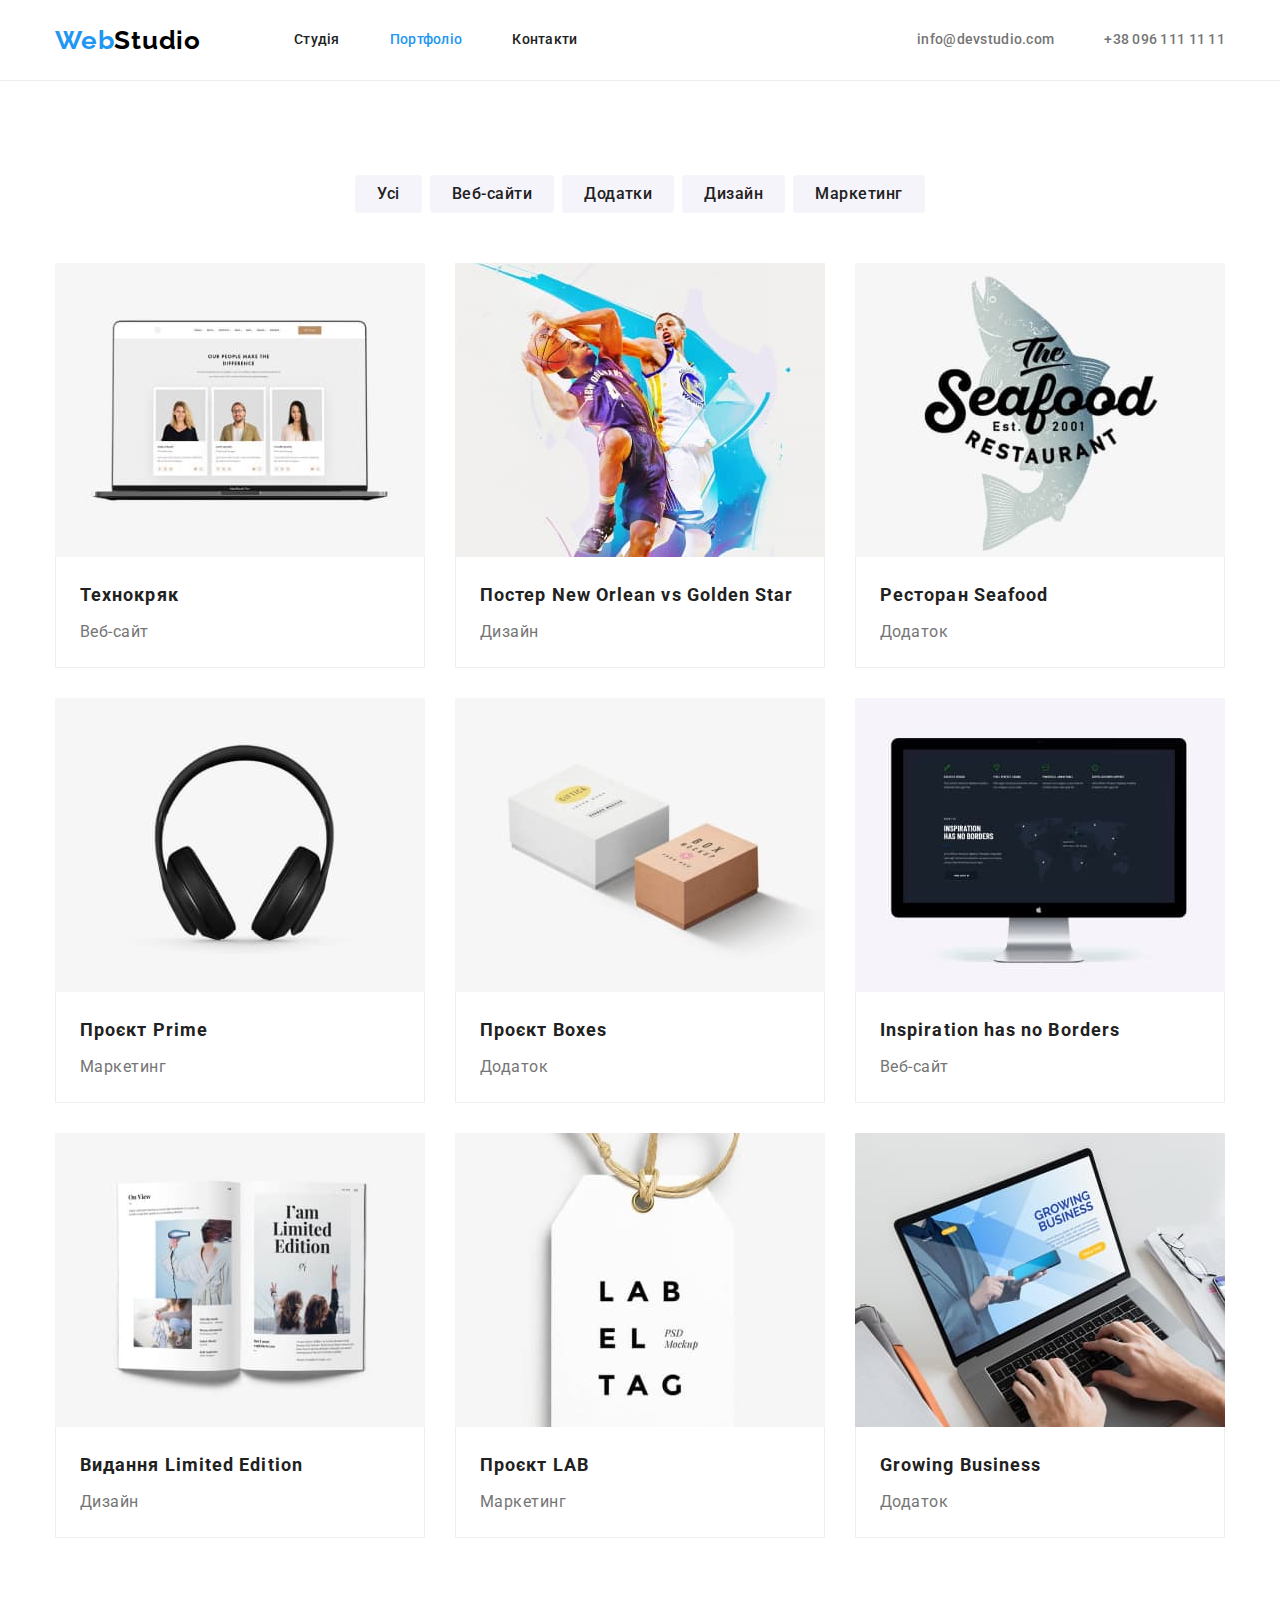
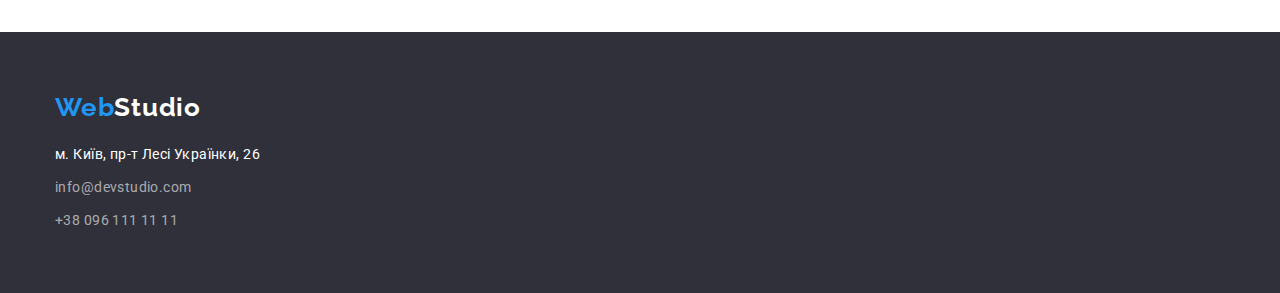
==== portfolio.html @ 6d2f764f "Homework04 start" ====
<!DOCTYPE html>
<html lang="uk">
  <head>
    <meta charset="UTF-8" />
    <meta http-equiv="X-UA-Compatible" content="IE=edge" />
    <meta name="viewport" content="width=device-width, initial-scale=1.0" />
    <link rel="preconnect" href="https://fonts.googleapis.com" />
    <link rel="preconnect" href="https://fonts.gstatic.com" crossorigin />
    <link
      href="https://fonts.googleapis.com/css2?family=Raleway:wght@700&family=Roboto:wght@400;500;700;900&display=swap"
      rel="stylesheet"
    />
    <link rel="stylesheet" href="./css/modern-normalize.css" />
    <link rel="stylesheet" href="./css/styles.css" />
    <title>Portfolio</title>
  </head>
  <body>
    <!--Header-->
    <header class="header">
      <div class="container header-block">
        <a class="header-logo" href="./index.html"><span>Web</span>Studio</a>
        <nav class="header-nav">
          <ul class="header-menu">
            <li><a class="header-menu-link" href="./index.html">Студія</a></li>
            <li><a class="header-menu-link active" href="./portfolio.html">Портфоліо</a></li>
            <li><a class="header-menu-link" href="#">Контакти</a></li>
          </ul>
        </nav>
        <ul class="header-contacts">
          <li>
            <a class="header-contacts-link" href="mailto:info@devstudio.com">info@devstudio.com</a>
          </li>
          <li><a class="header-contacts-link" href="tel:+380961111111">+38 096 111 11 11</a></li>
        </ul>
      </div>
    </header>
    <!-- Main content -->
    <main>
      <!--Section01 Portfolio-->
      <section class="section portfolio">
        <div class="container">
          <h1 class="scr-reader">Портфоліо</h1>
          <ul class="portfolio-filters">
            <li class="portfolio-filters-item">
              <button class="portfolio-filters-btn" type="button">Усі</button>
            </li>
            <li class="portfolio-filters-item">
              <button class="portfolio-filters-btn" type="button">Веб-сайти</button>
            </li>
            <li class="portfolio-filters-item">
              <button class="portfolio-filters-btn" type="button">Додатки</button>
            </li>
            <li class="portfolio-filters-item">
              <button class="portfolio-filters-btn" type="button">Дизайн</button>
            </li>
            <li class="portfolio-filters-item">
              <button class="portfolio-filters-btn" type="button">Маркетинг</button>
            </li>
          </ul>
          <!-- <h1>Приклади робіт</h1> -->
          <ul class="card-set">
            <li class="card">
              <a href="#">
                <img
                  src="./images/project01-tekhnokriak.jpg"
                  alt="Приклад вебсайту Технокряк"
                  width="370"
                />
                <div class="card-descr">
                  <h2 class="card-title">Технокряк</h2>
                  <p class="card-tag">Веб-сайт</p>
                </div>
              </a>
            </li>

            <li class="card">
              <a href="#">
                <img
                  src="./images/project02-poster.jpg"
                  alt="Приклад дизайну постеру"
                  width="370"
                />
                <div class="card-descr">
                  <h2 class="card-title">Постер New Orlean vs Golden Star</h2>
                  <p class="card-tag">Дизайн</p>
                </div>
              </a>
            </li>

            <li class="card">
              <a href="#">
                <img
                  src="./images/project03-seafood.jpg"
                  alt="Приклад додатку ресторану Сіфуд"
                  width="370"
                />
                <div class="card-descr">
                <h2 class="card-title">Ресторан Seafood</h2>
                <p class="card-tag">Додаток</p>
              </div>
              </a>
            </li>

            <li class="card">
              <a href="#">
                <img
                  src="./images/project04-prime.jpg"
                  alt="Приклад маркетингового проєкту Прайм "
                  width="370"
                />
                <div class="card-descr">
                <h2 class="card-title">Проєкт Prime</h2>
                <p class="card-tag">Маркетинг</p>
              </div>
              </a>
            </li>

            <li class="card">
              <a href="#">
                <img src="./images/project05-boxes.jpg" alt="Приклад додатку Боксез" width="370" />
                <div class="card-descr">
                <h2 class="card-title">Проєкт Boxes</h2>
                <p class="card-tag">Додаток</p>
              </div>
              </a>
            </li>

            <li class="card">
              <a href="#">
                <img
                  src="./images/project06-inspiration.jpg"
                  alt="Приклад вебсайту Інспірейшен"
                  width="370"
                />
                <div class="card-descr">
                <h2 class="card-title">Inspiration has no Borders</h2>
                <p class="card-tag">Веб-сайт</p>
              </div>
              </a>
            </li>

            <li class="card">
              <a href="#">
                <img
                  src="./images/project07-limited.jpg"
                  alt="Приклад дизайну видання Лімітед Едішен"
                  width="370"
                />
                <div class="card-descr">
                <h2 class="card-title">Видання Limited Edition</h2>
                <p class="card-tag">Дизайн</p>
              </div>
              </a>
            </li>

            <li class="card">
              <a href="#">
                <img
                  src="./images/project08-lab.jpg"
                  alt="Приклад маркетингового проєкту Лаб "
                  width="370"
                />
                <div class="card-descr">
                <h2 class="card-title">Проєкт LAB</h2>
                <p class="card-tag">Маркетинг</p>
              </div>
              </a>
            </li>

            <li class="card">
              <a href="#">
                <img
                  src="./images/project09-business.jpg"
                  alt="Приклад додатку Гроуінг Бізнес"
                  width="370"
                />
                <div class="card-descr">
                <h2 class="card-title">Growing Business</h2>
                <p class="card-tag">Додаток</p>
              </div>
              </a>
            </li>
          </ul>
        </div>
      </section>
    </main>
    <!-- Footer -->
    <footer class="footer">
      <div class="container">
        <a class="footer-logo" href="./index.html"><span>Web</span>Studio</a>
        <address>
          <ul class="footer-contacts">
            <li class="footer-contacts-item">
              <a
                class="footer-contacts-adress"
                href="https://goo.gl/maps/RdGr7icwd7hFewiF6"
                target="_blank"
                rel="noopener noreferrer nofollow"
                >м. Київ, пр-т Лесі Українки, 26</a
              >
            </li>
            <li class="footer-contacts-item">
              <a class="footer-contacts-link" href="mailto:info@devstudio.com"
                >info@devstudio.com</a
              >
            </li>
            <li class="footer-contacts-item-last"><a class="footer-contacts-link" href="tel:+380961111111"> +38 096 111 11 11</a></li>
          </ul>
        </address>
      </div>
    </footer>
  </body>
</html>
---- css/styles.css ----
:root {
  --f-roboto: 'Roboto', sans-serif;
  --f-raleway: 'Raleway', sans-serif;
  --f-size16: 16px;
  --black: #000000;
  --dark: #212121;
  --dark-grey: #2f303a;
  --grey: #757575;
  --semigrey: #ececec;
  --border-grey: #eeeeee;
  --lightgrey: #f5f4fa;
  --blue: #2196f3;
  --white-grey: #f5f5f5;
  --white: #fff;
  --opasity: rgba(255, 255, 255, 0.6);
}
html {
  box-sizing: border-box;
}
*,
*::before,
*::after {
  box-sizing: inherit;
}
body {
  font-family: var(--f-roboto);
  font-size: var(--f-size16);
  line-height: 1.2;
  color: var(--dark);
}
.container {
  max-width: 1200px;
  padding: 0 15px;
  margin: 0 auto;
}

h1,
h2,
h3,
h4,
h5,
h6,
p,
ul {
  margin: 0;
  padding: 0;
}
img {
  max-width: 100%;
  height: auto;
  display: block;
}
.section {
  padding: 94px 0;
}
.header {
  background-color: var(--white);
  border-bottom: 1px solid var(--semigrey);
}
.header-block {
  display: flex;
  align-items: center;
  justify-content: space-between;
}
.header-logo {
  margin-right: 93px;
  font-family: var(--f-raleway);
  font-weight: 700;
  font-size: 26px;
  line-height: 1.19;
  letter-spacing: 0.03em;
  color: var(--black);
  text-decoration: none;
}
.header-logo span {
  color: var(--blue);
}
.header-menu,
.header-contacts {
  display: flex;
  list-style: none;
  font-weight: 500;
  font-size: 14px;
  line-height: 1.14;
  letter-spacing: 0.02em;
}
.header-menu li:not(:last-child),
.header-contacts li:not(:last-child) {
  margin-right: 50px;
}
.header-menu-link {
  display: block;
  padding-top: 32px;
  padding-bottom: 32px;
  color: var(--dark);
  text-decoration: none;
}
.header-contacts-link {
  display: block;
  padding-top: 20px;
  padding-bottom: 20px;
  color: var(--grey);
  text-decoration: none;
}
.header-menu-link:hover,
.header-contacts-link:hover,
.header-menu-link:focus,
.header-contacts-link:focus,
.header-menu-link.active {
  color: var(--blue);
}
.header-contacts {
  margin-left: auto;
}
/* Header end */
.hero {
  padding: 200px 0;
  background-color: var(--dark-grey);
}
.hero-title {
  max-width: 696px;
  margin: 0 auto;
  font-weight: 900;
  font-size: 44px;
  line-height: 1.36;
  text-align: center;
  letter-spacing: 0.06em;
  text-transform: uppercase;
  color: var(--white);
}
.hero-btn {
  display: block;
  margin: 30px auto 0;
  padding: 10px 32px;
  font-weight: 700;
  font-size: var(--f-size16);
  line-height: 1.88;
  letter-spacing: 0.06em;
  color: var(--white);
  background: var(--blue);
  border: none;
  box-shadow: 0px 4px 4px rgba(0, 0, 0, 0.15);
  border-radius: 4px;
  cursor: pointer;
}
/* Hero end */
.scr-reader {
  position: absolute;
  white-space: nowrap;
  width: 1px;
  height: 1px;
  overflow: hidden;
  border: 0;
  padding: 0;
  clip: rect(0 0 0 0);
  clip-path: inset(50%);
  margin: -1px;
}
.advantages-block {
  width: 270px;
  }
.advantages-block:not(:last-child) {
  margin-right: 30px;
}
.advantages-list {
  display: flex;
  flex-wrap: wrap;
  list-style: none;
}
.advantages-title {
  display: block;
  margin-bottom: 10px;
  font-size: 14px;
  line-height: 1.14;
  letter-spacing: 0.03em;
  text-transform: uppercase;
}
.advantages-text {
  font-size: 14px;
  line-height: 1.71;
  letter-spacing: 0.03em;
  color: var(--grey);
}
.directions {
  padding-top: 0;
}
.section-title {
  font-size: 36px;
  line-height: 1.17;
  text-align: center;
  letter-spacing: 0.03em;
}
.section-title {
  margin-bottom: 50px;
}
.directions-list {
  display: flex;
  flex-wrap: wrap;
  /* justify-content: space-between; */
  gap: 30px;
  list-style: none;
}
.team {
  background: var(--lightgrey);
}
.team-list {
  display: flex;
  flex-wrap: wrap;
  /* justify-content: space-between; */
  gap: 30px;
  list-style: none;
}
.team-item {
  background: var(--white);
  box-shadow: 0px 1px 3px rgba(0, 0, 0, 0.12), 0px 1px 1px rgba(0, 0, 0, 0.14),
    0px 2px 1px rgba(0, 0, 0, 0.2);
  border-radius: 0px 0px 4px 4px;
}
.team-item-descr {
  padding: 30px 30px;
}
.team-item-title {
  font-size: var(--f-size16);
  font-weight: 500;
  line-height: 1.36;
  text-align: center;
  letter-spacing: 0.03em;
}
.team-item-job {
  margin-top: 10px;
  font-size: var(--f-size16);
  line-height: 1.36;
  text-align: center;
  letter-spacing: 0.03em;
  color: var(--grey);
}
/* Main end */
.footer {
  padding: 60px 0;
  background-color: var(--dark-grey);
}
.footer-logo {
  display: block;
  margin-bottom: 20px;
  font-family: var(--f-raleway);
  font-weight: 700;
  font-size: 26px;
  line-height: 1.19;
  letter-spacing: 0.03em;
  color: var(--white);
  text-decoration: none;
}
.footer-logo span {
  color: var(--blue);
}
.footer-contacts {
  font-style: normal;
  font-weight: 400;
  font-size: 14px;
  line-height: 1.71;
  letter-spacing: 0.03em;
  list-style: none;
}
.footer-contacts-item {
  margin-bottom:  9px;
}
.footer-contacts-adress {
  display: block;
  
  text-decoration: none;
  color: var(--white);
}
.footer-contacts-link {
  display: block;
  
  text-decoration: none;
  color: var(--opasity);
}
.footer-contacts-adress:hover,
.footer-contacts-adress:focus,
.footer-contacts-link:hover,
.footer-contacts-link:focus {
  color: var(--blue);
}
/* Index.html end */
/* Portfolio.html */
.portfolio-filters {
  list-style: none;
  display: flex;
  gap: 8px;
  margin-bottom: 50px;
  justify-content: center;
 }
.portfolio-filters-btn {
  padding: 6px 22px;
  font-weight: 500;
  font-size: 16px;
  line-height: 1.62;
  text-align: center;
  letter-spacing: 0.03em;
  color: var(--dark);
  background-color: var(--lightgrey);
  border: none;
  border-radius: 4px;
  cursor: pointer;
  transition: ease-in-out 0.4s;
}
.portfolio-filters-btn:hover,
.portfolio-filters-btn:focus {
  color: var(--white);
  background-color: var(--blue);
  box-shadow: 0px 3px 1px rgba(0, 0, 0, 0.1), 0px 1px 2px rgba(0, 0, 0, 0.08),
    0px 2px 2px rgba(0, 0, 0, 0.12);
}
.card-set {
  display: flex;
  flex-wrap: wrap;
  margin-top: -30px;
  margin-left: -30px;
}
.card {
  flex-basis: calc(100% / 3 - 30px);
  margin-top: 30px;
  margin-left: 30px;
  list-style: none;
  background-color: var(--white);
}
.card-descr {
  padding: 20px 24px;
  border-right: 1px solid var(--border-grey);
  border-bottom: 1px solid var(--border-grey);
  border-left: 1px solid var(--border-grey);
}
.card-title {
  font-size: 18px;
  line-height: 2;
  letter-spacing: 0.06em;
  color: var(--dark);
}
.card-tag {
  margin-top: 4px;
  line-height: 1.88;
  letter-spacing: 0.03em;
  color: var(--grey);
}
.card a {
  text-decoration: none;
}
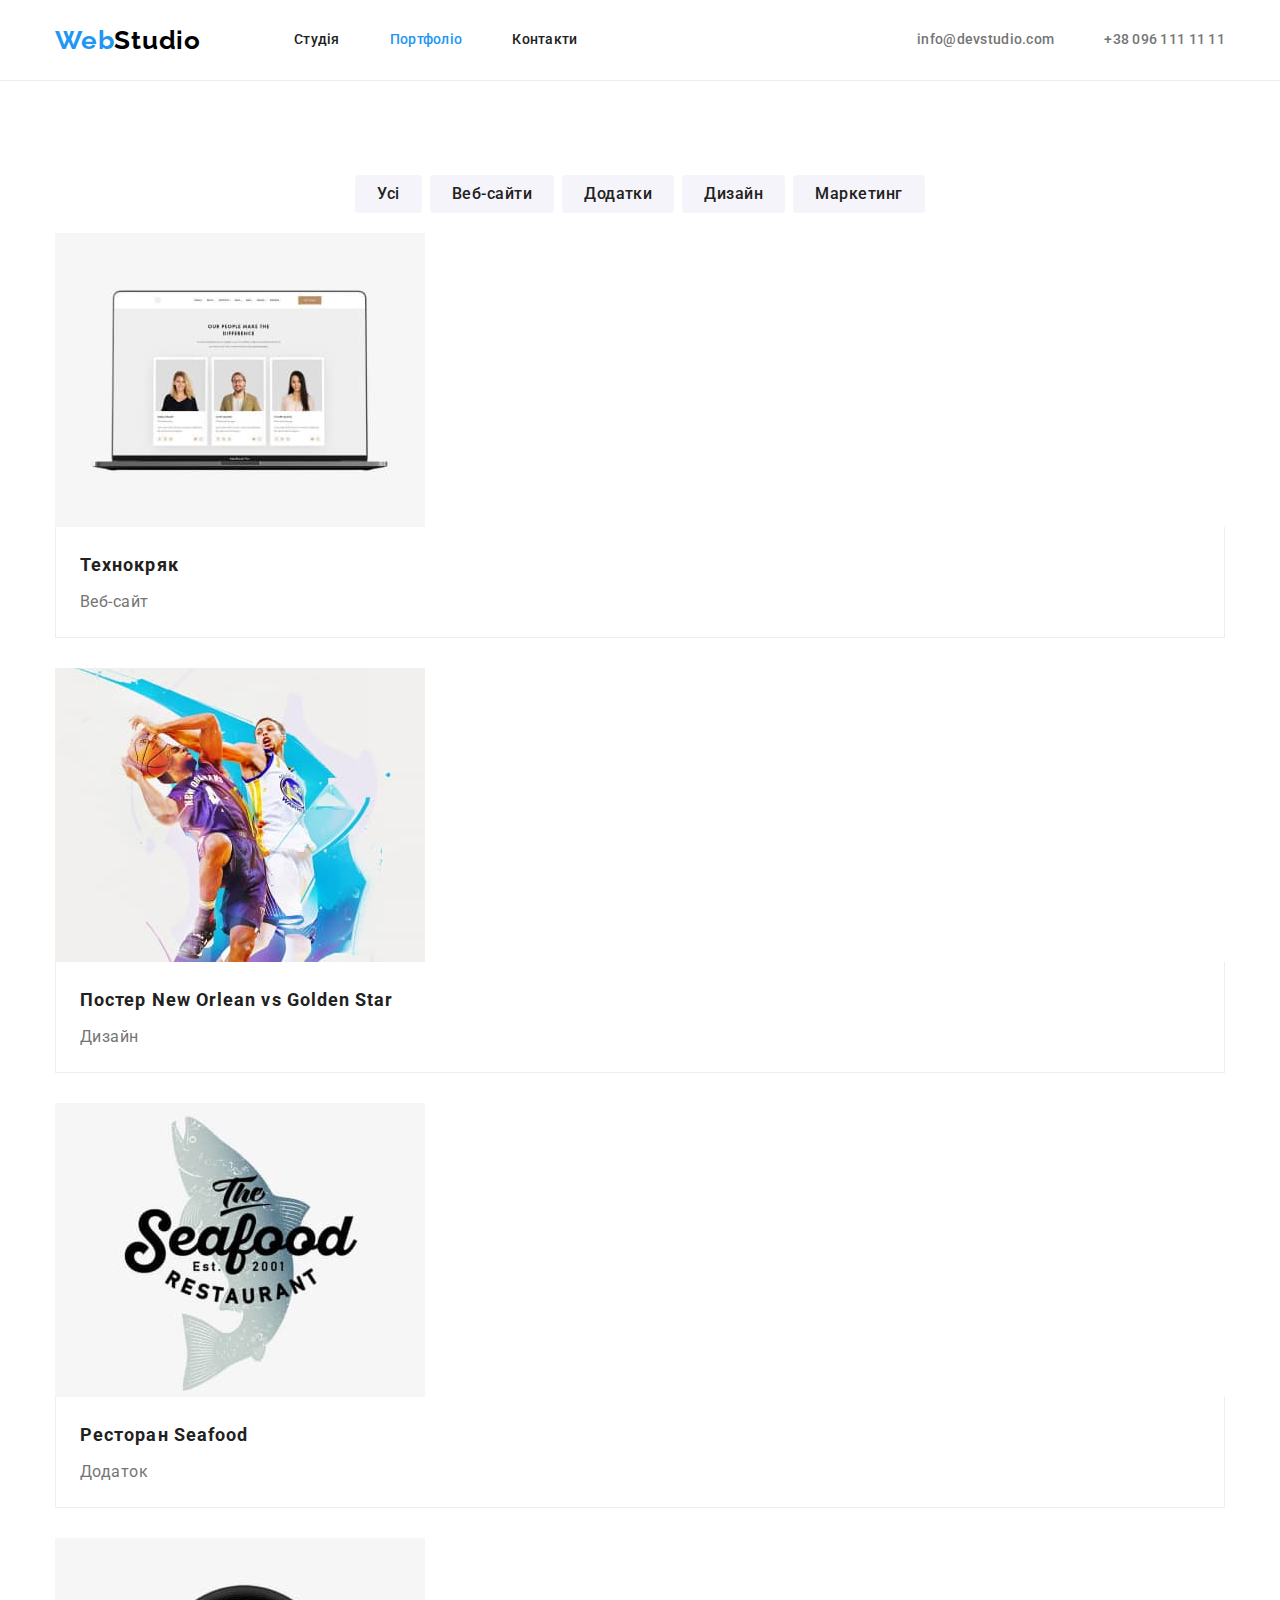
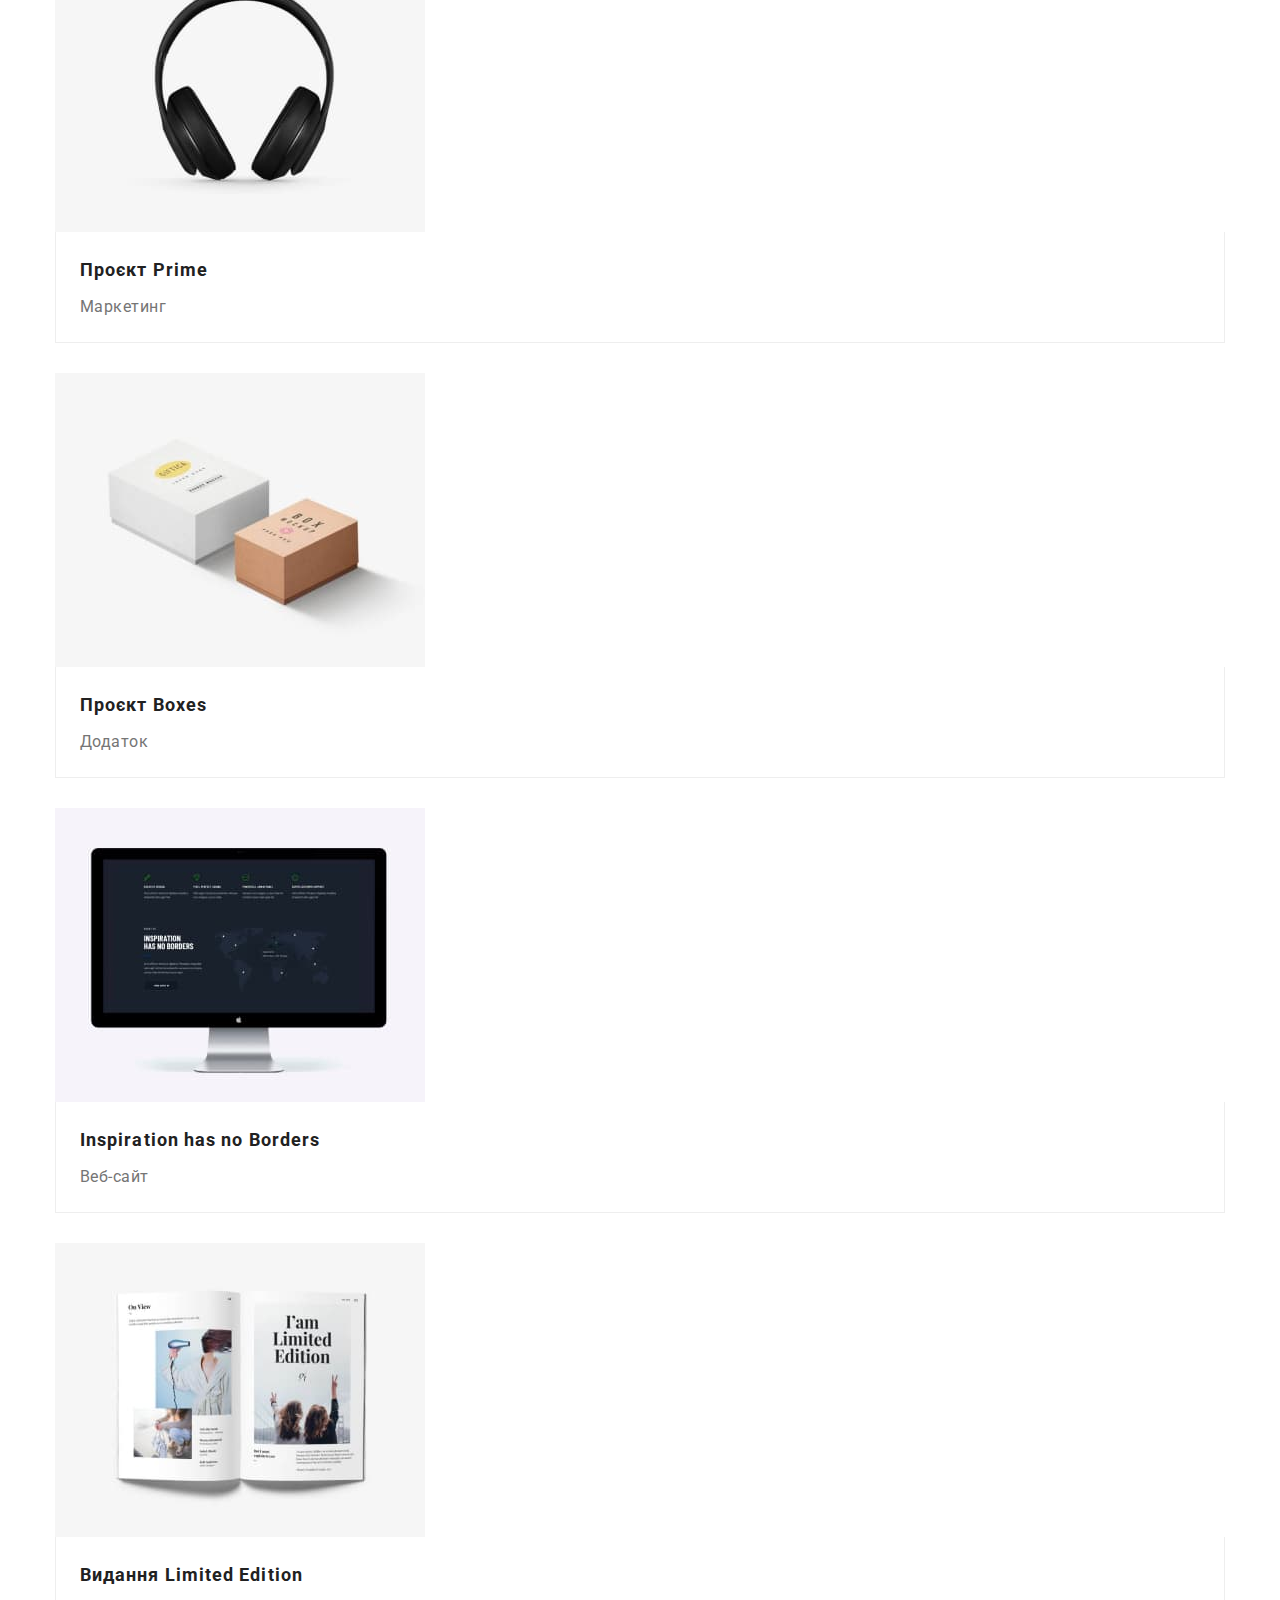
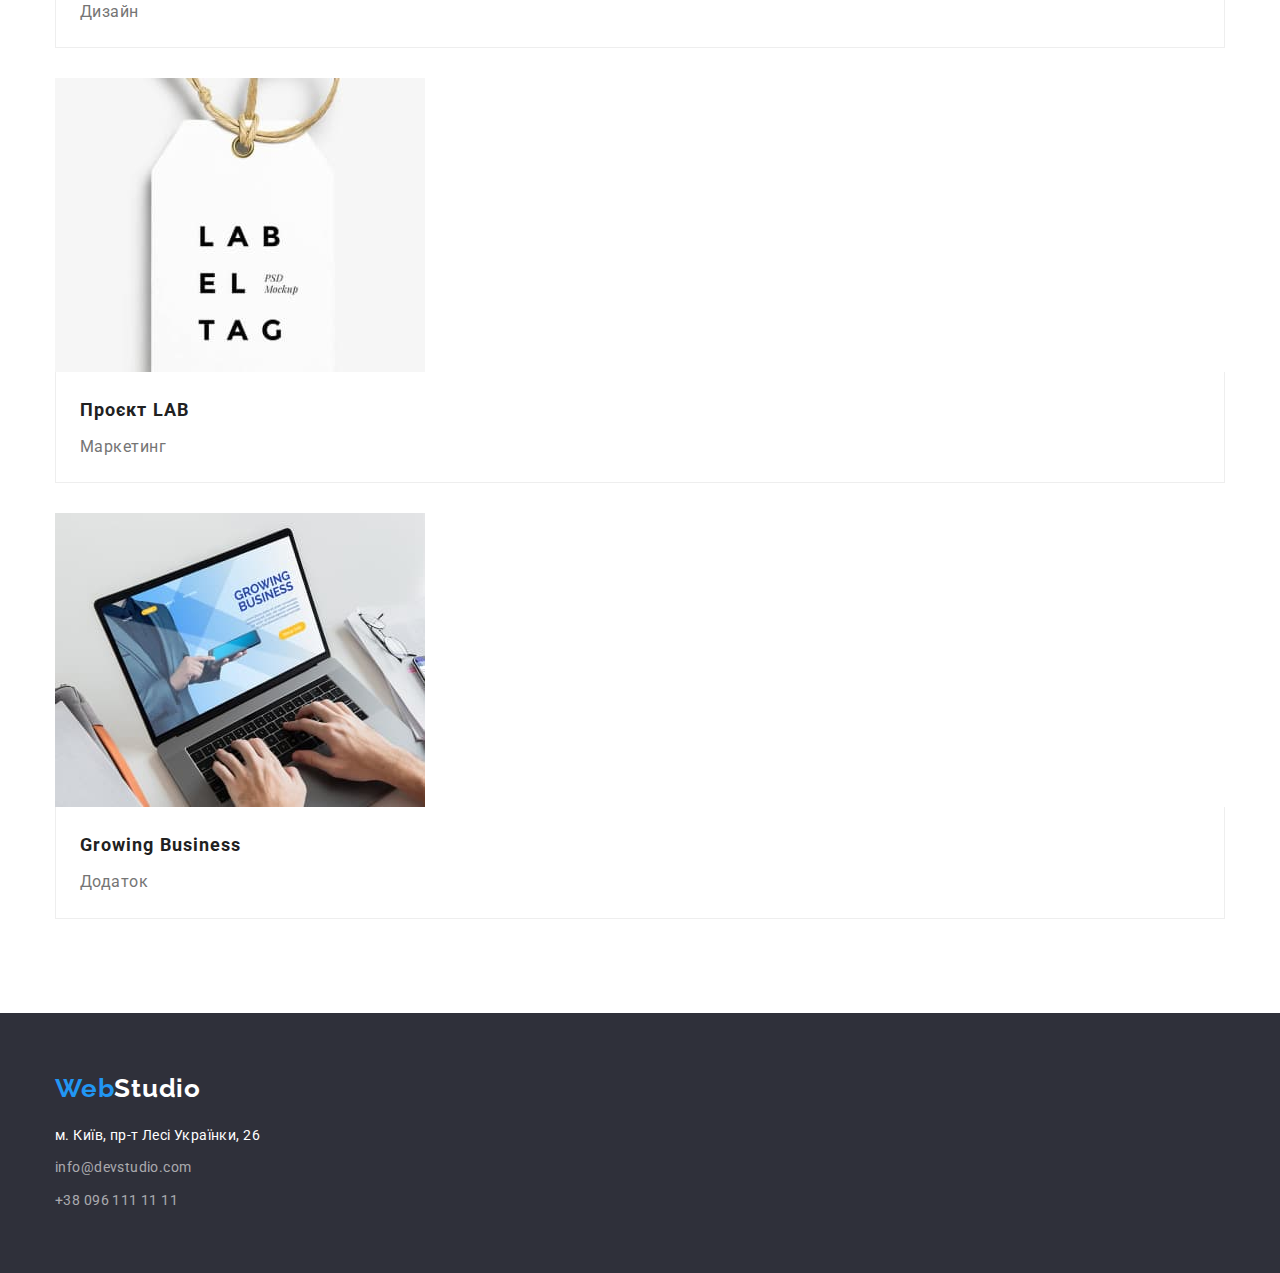
==== commit 861356ff: "modified" ====
--- a/portfolio.html
+++ b/portfolio.html
@@ -60,7 +60,7 @@
           <!-- <h1>Приклади робіт</h1> -->
           <ul class="card-set">
             <li class="card">
-              <a href="#">
+              <a class="card-interactive" href="#">
                 <img
                   src="./images/project01-tekhnokriak.jpg"
                   alt="Приклад вебсайту Технокряк"
@@ -74,7 +74,7 @@
             </li>
 
             <li class="card">
-              <a href="#">
+              <a class="card-interactive" href="#">
                 <img
                   src="./images/project02-poster.jpg"
                   alt="Приклад дизайну постеру"
@@ -88,7 +88,7 @@
             </li>
 
             <li class="card">
-              <a href="#">
+              <a class="card-interactive" href="#">
                 <img
                   src="./images/project03-seafood.jpg"
                   alt="Приклад додатку ресторану Сіфуд"
@@ -102,7 +102,7 @@
             </li>
 
             <li class="card">
-              <a href="#">
+              <a class="card-interactive" href="#">
                 <img
                   src="./images/project04-prime.jpg"
                   alt="Приклад маркетингового проєкту Прайм "
@@ -116,7 +116,7 @@
             </li>
 
             <li class="card">
-              <a href="#">
+              <a class="card-interactive" href="#">
                 <img src="./images/project05-boxes.jpg" alt="Приклад додатку Боксез" width="370" />
                 <div class="card-descr">
                 <h2 class="card-title">Проєкт Boxes</h2>
@@ -126,7 +126,7 @@
             </li>
 
             <li class="card">
-              <a href="#">
+              <a class="card-interactive" href="#">
                 <img
                   src="./images/project06-inspiration.jpg"
                   alt="Приклад вебсайту Інспірейшен"
@@ -140,7 +140,7 @@
             </li>
 
             <li class="card">
-              <a href="#">
+              <a class="card-interactive" href="#">
                 <img
                   src="./images/project07-limited.jpg"
                   alt="Приклад дизайну видання Лімітед Едішен"
@@ -154,7 +154,7 @@
             </li>
 
             <li class="card">
-              <a href="#">
+              <a class="card-interactive" href="#">
                 <img
                   src="./images/project08-lab.jpg"
                   alt="Приклад маркетингового проєкту Лаб "
@@ -168,7 +168,7 @@
             </li>
 
             <li class="card">
-              <a href="#">
+              <a class="card-interactive" href="#">
                 <img
                   src="./images/project09-business.jpg"
                   alt="Приклад додатку Гроуінг Бізнес"
--- a/css/styles.css
+++ b/css/styles.css
@@ -7,6 +7,7 @@
   --dark-grey: #2f303a;
   --grey: #757575;
   --semigrey: #ececec;
+  --bordergrey: #afb1b8;
   --border-grey: #eeeeee;
   --lightgrey: #f5f4fa;
   --blue: #2196f3;
@@ -33,7 +34,6 @@
   padding: 0 15px;
   margin: 0 auto;
 }
-
 h1,
 h2,
 h3,
@@ -95,12 +95,20 @@
   color: var(--dark);
   text-decoration: none;
 }
+.header-contacts-link svg {
+  fill: var(--grey);
+}
 .header-contacts-link {
-  display: block;
+  display: flex;
+  align-items: center;
+  gap: 10px;
   padding-top: 20px;
   padding-bottom: 20px;
   color: var(--grey);
   text-decoration: none;
+}
+.header-contacts-link:hover svg {
+  fill: var(--blue);
 }
 .header-menu-link:hover,
 .header-contacts-link:hover,
@@ -114,9 +122,26 @@
 }
 /* Header end */
 .hero {
+  /* position: relative; */
+  max-width: 1600px;
+  margin: 0 auto;
   padding: 200px 0;
-  background-color: var(--dark-grey);
-}
+  background-image: linear-gradient(to right, rgba(47, 48, 58, 0.4), rgba(47, 48, 58, 0.4)),
+    url(../images/img_hero.jpg);
+  background-repeat: no-repeat;
+  background-size: cover;
+  background-position: center;
+  /* background-image: url(../images/img_hero.jpg); */
+}
+/* .hero::after {
+  position: absolute;
+  content: "";
+  left: 0;
+  top: 0;
+  width: 100%;
+  height: 100%;
+  background-color: rgba(47, 48, 58, 0.4);
+   } */
 .hero-title {
   max-width: 696px;
   margin: 0 auto;
@@ -127,6 +152,8 @@
   letter-spacing: 0.06em;
   text-transform: uppercase;
   color: var(--white);
+  /* position: relative;
+  z-index: 2; */
 }
 .hero-btn {
   display: block;
@@ -142,6 +169,8 @@
   box-shadow: 0px 4px 4px rgba(0, 0, 0, 0.15);
   border-radius: 4px;
   cursor: pointer;
+  /* position: relative;
+  z-index: 2; */
 }
 /* Hero end */
 .scr-reader {
@@ -158,7 +187,16 @@
 }
 .advantages-block {
   width: 270px;
-  }
+}
+.advantages-img {
+  display: flex;
+  align-items: center;
+  justify-content: center;
+  padding: 25px 10px;
+  margin-bottom: 30px;
+  background: var(--lightgrey);
+  border-radius: 4px;
+}
 .advantages-block:not(:last-child) {
   margin-right: 30px;
 }
@@ -196,7 +234,6 @@
 .directions-list {
   display: flex;
   flex-wrap: wrap;
-  /* justify-content: space-between; */
   gap: 30px;
   list-style: none;
 }
@@ -206,7 +243,6 @@
 .team-list {
   display: flex;
   flex-wrap: wrap;
-  /* justify-content: space-between; */
   gap: 30px;
   list-style: none;
 }
@@ -228,16 +264,83 @@
 }
 .team-item-job {
   margin-top: 10px;
+  margin-bottom: 16px;
   font-size: var(--f-size16);
   line-height: 1.36;
   text-align: center;
   letter-spacing: 0.03em;
   color: var(--grey);
 }
+.team-icons-list {
+  display: flex;
+  gap: 10px;
+  list-style: none;
+}
+.members-social-icons {
+  display: flex;
+  justify-content:center;
+  align-items: center;
+  width: 44px;
+  height: 44px;
+  background-color: var(--white);
+  fill: var(--bordergrey);
+  border-radius: 50%;
+  cursor: pointer;
+  transition: ease-in-out 0.4s;
+  /* transition: background-color 250ms var(--timing-function);  */
+}
+.members-social-icons:hover,
+.members-social-icons:focus {
+  fill: var(--white);
+  background-color: var(--blue);
+}
+/*Clients Section*/
+.clients-list {
+  display: flex;
+  flex-wrap: wrap;
+  align-items: center;
+  list-style: none;
+  gap: 30px;
+  justify-content: center;
+}
+.clients-card {
+  width: 170px;
+  height: 92px;
+  display: flex;
+  align-items: center;
+  justify-content: center;
+  border: 1px solid green;
+  border-radius: 4px;
+}
+
+.clients-icon {
+  display: block;
+  justify-content:center;
+  align-items: center;
+  background-color: var(--white);
+  fill: red;
+  cursor: pointer;
+  transition: ease-in-out 0.4s;
+}
+
+.clients-icon:hover,
+.clients-icon:focus {
+  fill: var (--blue);
+  background-color:#2196f3
+}
+
 /* Main end */
 .footer {
   padding: 60px 0;
   background-color: var(--dark-grey);
+}
+.footer-logo-contacts {
+margin-right: 70px;
+}
+.footer-info {
+  display: flex;
+  align-items: baseline;
+ 
 }
 .footer-logo {
   display: block;
@@ -262,17 +365,17 @@
   list-style: none;
 }
 .footer-contacts-item {
-  margin-bottom:  9px;
+  margin-bottom: 9px;
 }
 .footer-contacts-adress {
   display: block;
-  
+
   text-decoration: none;
   color: var(--white);
 }
 .footer-contacts-link {
   display: block;
-  
+
   text-decoration: none;
   color: var(--opasity);
 }
@@ -282,6 +385,42 @@
 .footer-contacts-link:focus {
   color: var(--blue);
 }
+.join {
+padding-top: 12px;
+}
+.join-title {
+  display: block;
+  margin-top: 0;
+  margin-bottom: 20px;
+  font-weight: 700;
+  font-size: 14px;
+  line-height: 1.143;
+  letter-spacing: 0.03em;
+  text-transform: uppercase;
+  color: var(--white);
+}
+.join-list {
+  display: flex;
+  gap: 10px;
+  list-style: none;
+}
+.social-icons {
+  display: flex;
+  justify-content:center;
+  align-items: center;
+  width: 44px;
+  height: 44px;
+  background-color: rgba(255, 255, 255, 0.1);
+  fill: var(--white);
+  border-radius: 50%;
+  cursor: pointer;
+  transition: ease-in-out 0.4s;
+  /* transition: background-color 250ms var(--timing-function);  */
+}
+.social-icons:hover,
+.social-icons:focus {
+  background-color: var(--blue);
+}
 /* Index.html end */
 /* Portfolio.html */
 .portfolio-filters {
@@ -290,7 +429,7 @@
   gap: 8px;
   margin-bottom: 50px;
   justify-content: center;
- }
+}
 .portfolio-filters-btn {
   padding: 6px 22px;
   font-weight: 500;
@@ -313,17 +452,23 @@
     0px 2px 2px rgba(0, 0, 0, 0.12);
 }
 .card-set {
-  display: flex;
   flex-wrap: wrap;
   margin-top: -30px;
   margin-left: -30px;
 }
 .card {
+  display:block;
   flex-basis: calc(100% / 3 - 30px);
   margin-top: 30px;
   margin-left: 30px;
   list-style: none;
   background-color: var(--white);
+}
+
+.card-interactive:hover,
+.card-interactive:focus {
+  box-shadow: 0px 1px 1px rgba(0, 0, 0, 0.12), 0px 4px 4px rgba(0, 0, 0, 0.06),
+    1px 4px 6px rgba(0, 0, 0, 0.16);
 }
 .card-descr {
   padding: 20px 24px;
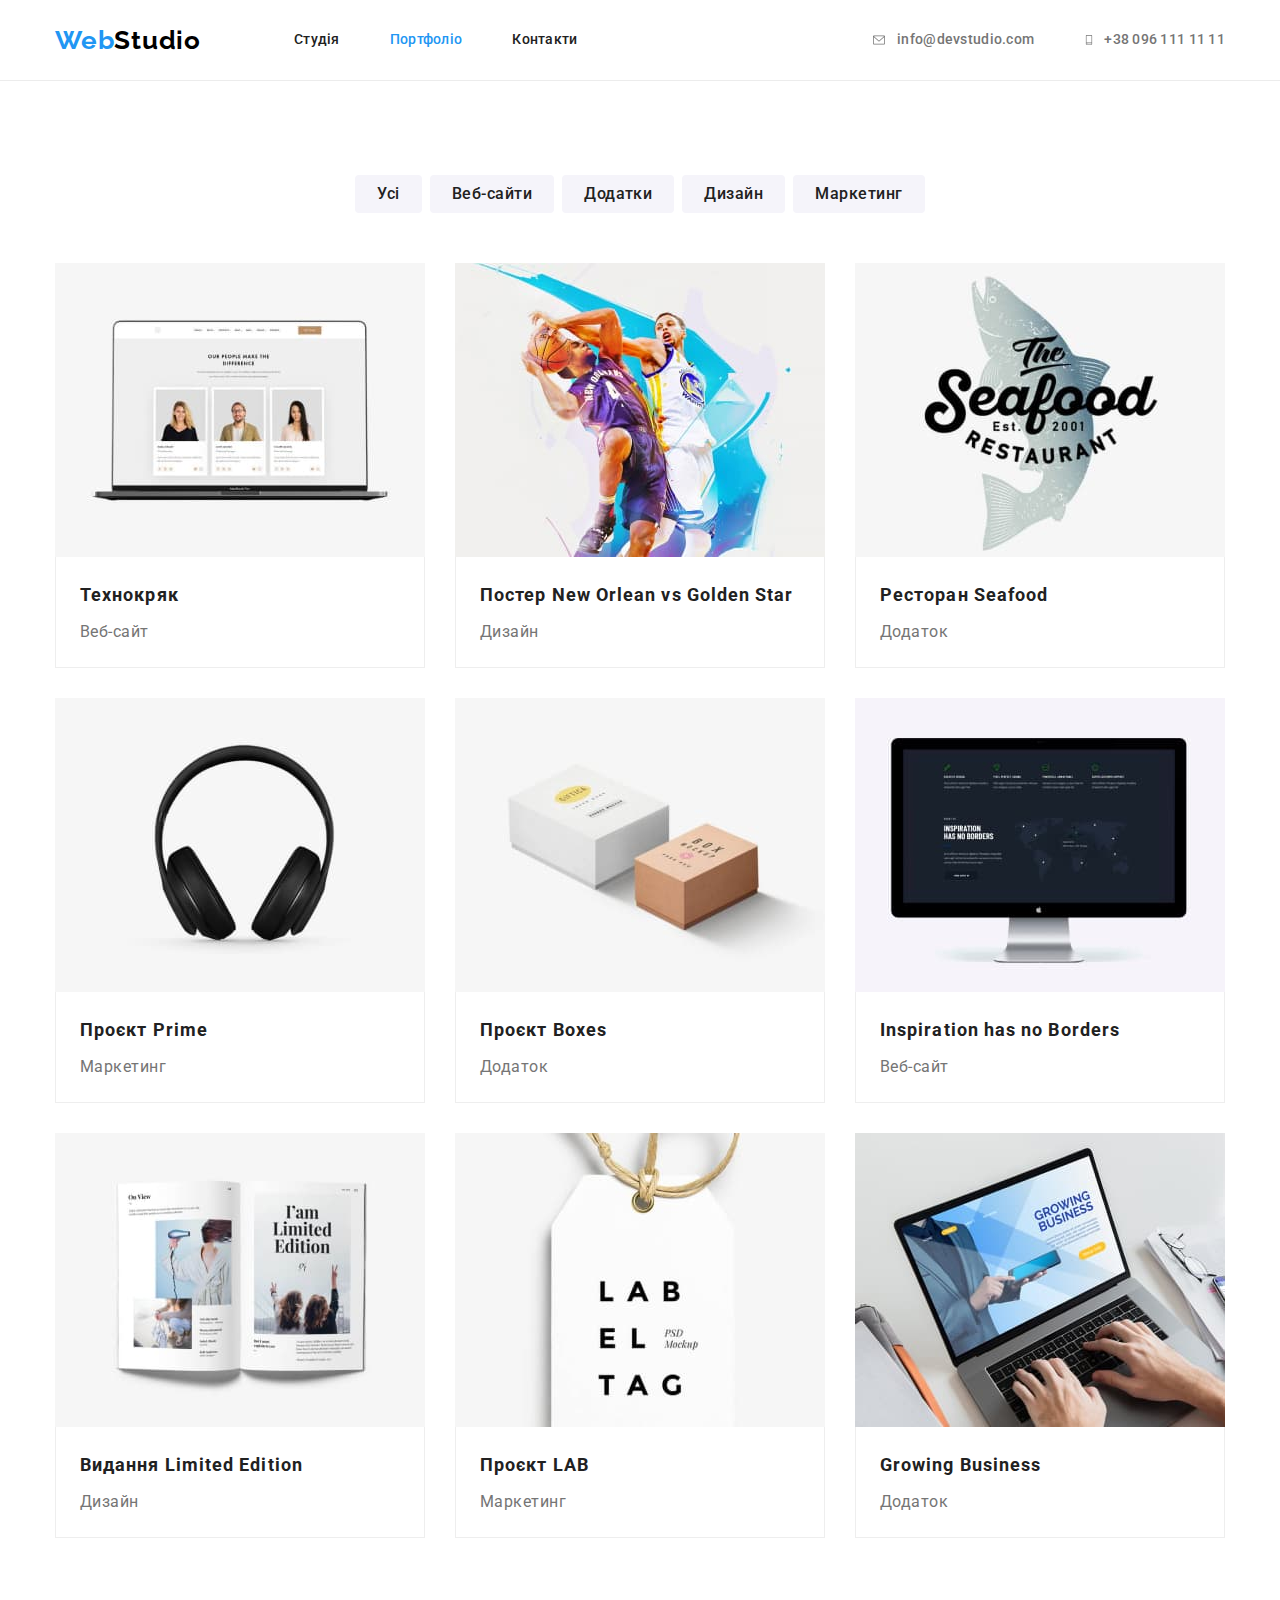
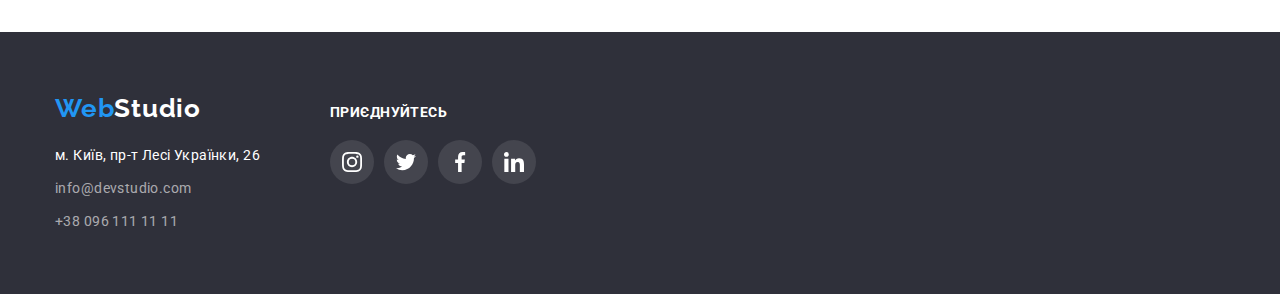
==== commit 83681ec5: "Homework04finish" ====
--- a/portfolio.html
+++ b/portfolio.html
@@ -28,9 +28,21 @@
         </nav>
         <ul class="header-contacts">
           <li>
-            <a class="header-contacts-link" href="mailto:info@devstudio.com">info@devstudio.com</a>
+            <a class="header-contacts-link" href="mailto:info@devstudio.com">
+              <svg class="contact-icon" width="16" height="12">
+                <use href="./images/icons.svg#icon-envelope"></use>
+              </svg>
+              info@devstudio.com
+            </a>
           </li>
-          <li><a class="header-contacts-link" href="tel:+380961111111">+38 096 111 11 11</a></li>
+          <li>
+            <a class="header-contacts-link" href="tel:+380961111111">
+              <svg class="contact-icon" width="10" height="16">
+                <use href="./images/icons.svg#icon-smartphone"></use>
+              </svg>
+              +38 096 111 11 11
+            </a>
+          </li>
         </ul>
       </div>
     </header>
@@ -186,28 +198,65 @@
     </main>
     <!-- Footer -->
     <footer class="footer">
-      <div class="container">
-        <a class="footer-logo" href="./index.html"><span>Web</span>Studio</a>
-        <address>
-          <ul class="footer-contacts">
-            <li class="footer-contacts-item">
-              <a
-                class="footer-contacts-adress"
-                href="https://goo.gl/maps/RdGr7icwd7hFewiF6"
-                target="_blank"
-                rel="noopener noreferrer nofollow"
-                >м. Київ, пр-т Лесі Українки, 26</a
-              >
-            </li>
-            <li class="footer-contacts-item">
-              <a class="footer-contacts-link" href="mailto:info@devstudio.com"
-                >info@devstudio.com</a
-              >
-            </li>
-            <li class="footer-contacts-item-last"><a class="footer-contacts-link" href="tel:+380961111111"> +38 096 111 11 11</a></li>
-          </ul>
-        </address>
+      <div class="container footer-info">
+        <div class="footer-logo-contacts">
+          <a class="footer-logo" href="./index.html"><span>Web</span>Studio</a>
+          <address>
+            <ul class="footer-contacts">
+              <li class="footer-contacts-item">
+                <a
+                  class="footer-contacts-adress"
+                  href="https://goo.gl/maps/RdGr7icwd7hFewiF6"
+                  target="_blank"
+                  rel="noopener noreferrer nofollow"
+                  >м. Київ, пр-т Лесі Українки, 26</a
+                >
+              </li>
+              <li class="footer-contacts-item">
+                <a class="footer-contacts-link" href="mailto:info@devstudio.com"
+                  >info@devstudio.com</a
+                >
+              </li>
+              <li class="footer-contacts-item-last">
+                <a class="footer-contacts-link" href="tel:+380961111111"> +38 096 111 11 11</a>
+              </li>
+            </ul>
+          </address>
+        </div>
+        <div class="join">
+          <h3 class="join-title">Приєднуйтесь</h3>
+          <ul class="join-list">
+            <li class="join-list-item">
+              <a class="social-icons" href="#">
+                <svg class="social-icon" width="20" height="20">
+                  <use href="./images/icons.svg#icon-instagram"></use>
+                </svg>
+              </a>
+            </li>
+            <li class="join-list-item">
+              <a class="social-icons" href="#">
+                <svg class="social-icon" width="20" height="20">
+                  <use href="./images/icons.svg#icon-twitter"></use>
+                </svg>
+              </a>
+            </li>
+            <li class="join-list-item">
+              <a class="social-icons" href="#">
+                <svg class="social-icon" width="20" height="20">
+                  <use href="./images/icons.svg#icon-facebook"></use>
+                </svg>
+              </a>
+            </li>
+            <li class="join-list-item">
+              <a class="social-icons" href="#">
+                <svg class="social-icon" width="20" height="20">
+                  <use href="./images/icons.svg#icon-linkedin"></use>
+                </svg>
+              </a>
+            </li>
+          </ul>
+        </div>
       </div>
     </footer>
   </body>
-</html>+</html>
--- a/css/styles.css
+++ b/css/styles.css
@@ -121,6 +121,7 @@
   margin-left: auto;
 }
 /* Header end */
+
 .hero {
   /* position: relative; */
   max-width: 1600px;
@@ -287,13 +288,14 @@
   border-radius: 50%;
   cursor: pointer;
   transition: ease-in-out 0.4s;
-  /* transition: background-color 250ms var(--timing-function);  */
+  /* transition: background-color 250ms var(--timing-function); */
 }
 .members-social-icons:hover,
 .members-social-icons:focus {
   fill: var(--white);
   background-color: var(--blue);
 }
+
 /*Clients Section*/
 .clients-list {
   display: flex;
@@ -305,28 +307,20 @@
 }
 .clients-card {
   width: 170px;
-  height: 92px;
+  height: 92px; 
+}
+.clients-card-ref {
   display: flex;
   align-items: center;
   justify-content: center;
-  border: 1px solid green;
+  border: 1px solid var(--bordergrey);
   border-radius: 4px;
-}
-
-.clients-icon {
-  display: block;
-  justify-content:center;
-  align-items: center;
-  background-color: var(--white);
-  fill: red;
+  fill: var(--bordergrey);
   cursor: pointer;
   transition: ease-in-out 0.4s;
 }
-
-.clients-icon:hover,
-.clients-icon:focus {
-  fill: var (--blue);
-  background-color:#2196f3
+.clients-card-ref:hover {
+  fill: #2196f3;
 }
 
 /* Main end */
@@ -340,7 +334,6 @@
 .footer-info {
   display: flex;
   align-items: baseline;
- 
 }
 .footer-logo {
   display: block;
@@ -452,6 +445,7 @@
     0px 2px 2px rgba(0, 0, 0, 0.12);
 }
 .card-set {
+  display:flex;
   flex-wrap: wrap;
   margin-top: -30px;
   margin-left: -30px;
@@ -464,6 +458,9 @@
   list-style: none;
   background-color: var(--white);
 }
+.card-interactive {
+  display: block;
+}
 
 .card-interactive:hover,
 .card-interactive:focus {
